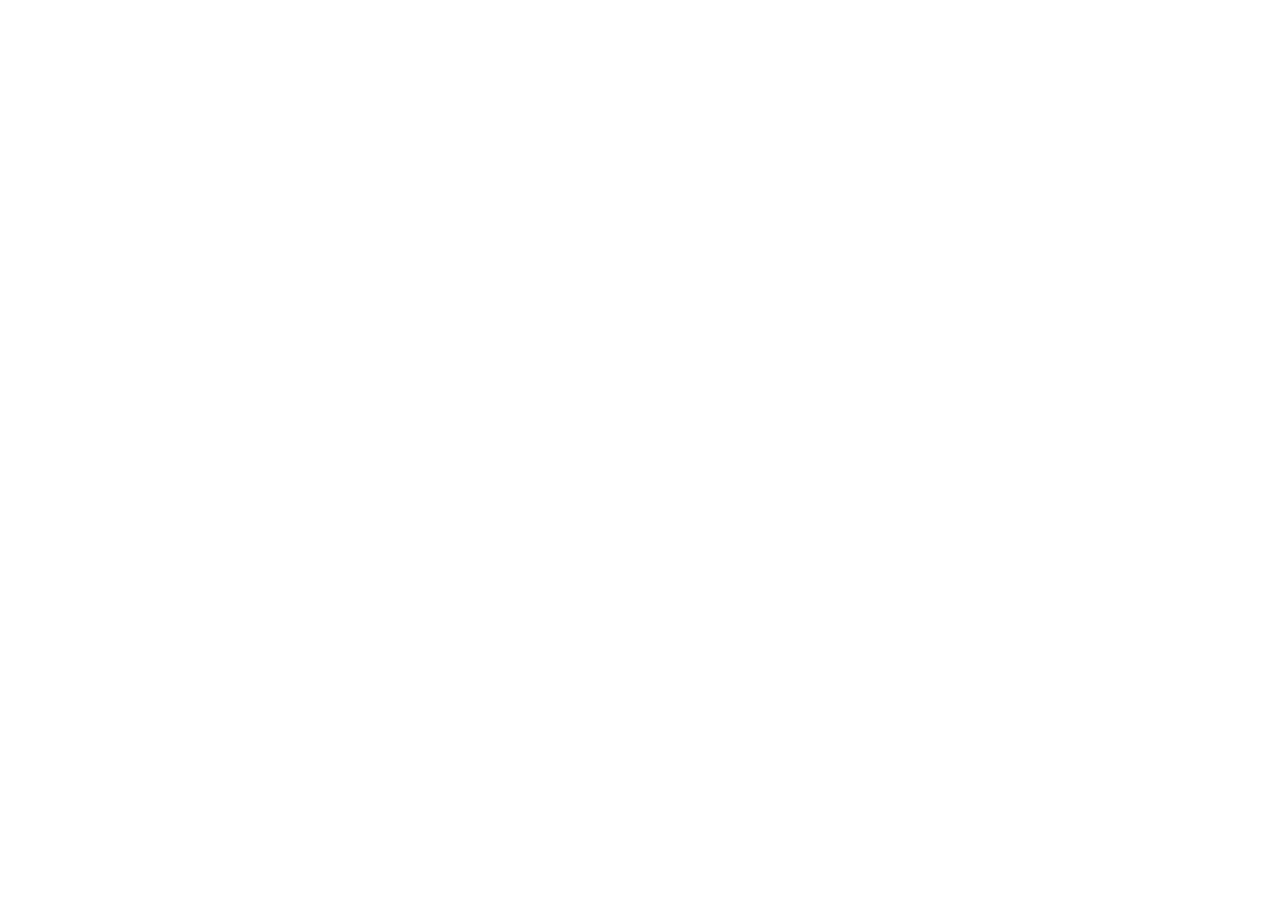
==== index.html @ 90a3e16f "init commit" ====
<!DOCTYPE html>
<html lang="en">
<head>
    <meta charset="UTF-8">
    <meta name="viewport" content="width=device-width, initial-scale=1.0">
    <script type="module" src="js/index.js"></script>
    <link rel="stylesheet" href="styles/style.css">
    <title>YGolose</title>
</head>
<body>
    
</body>
</html>
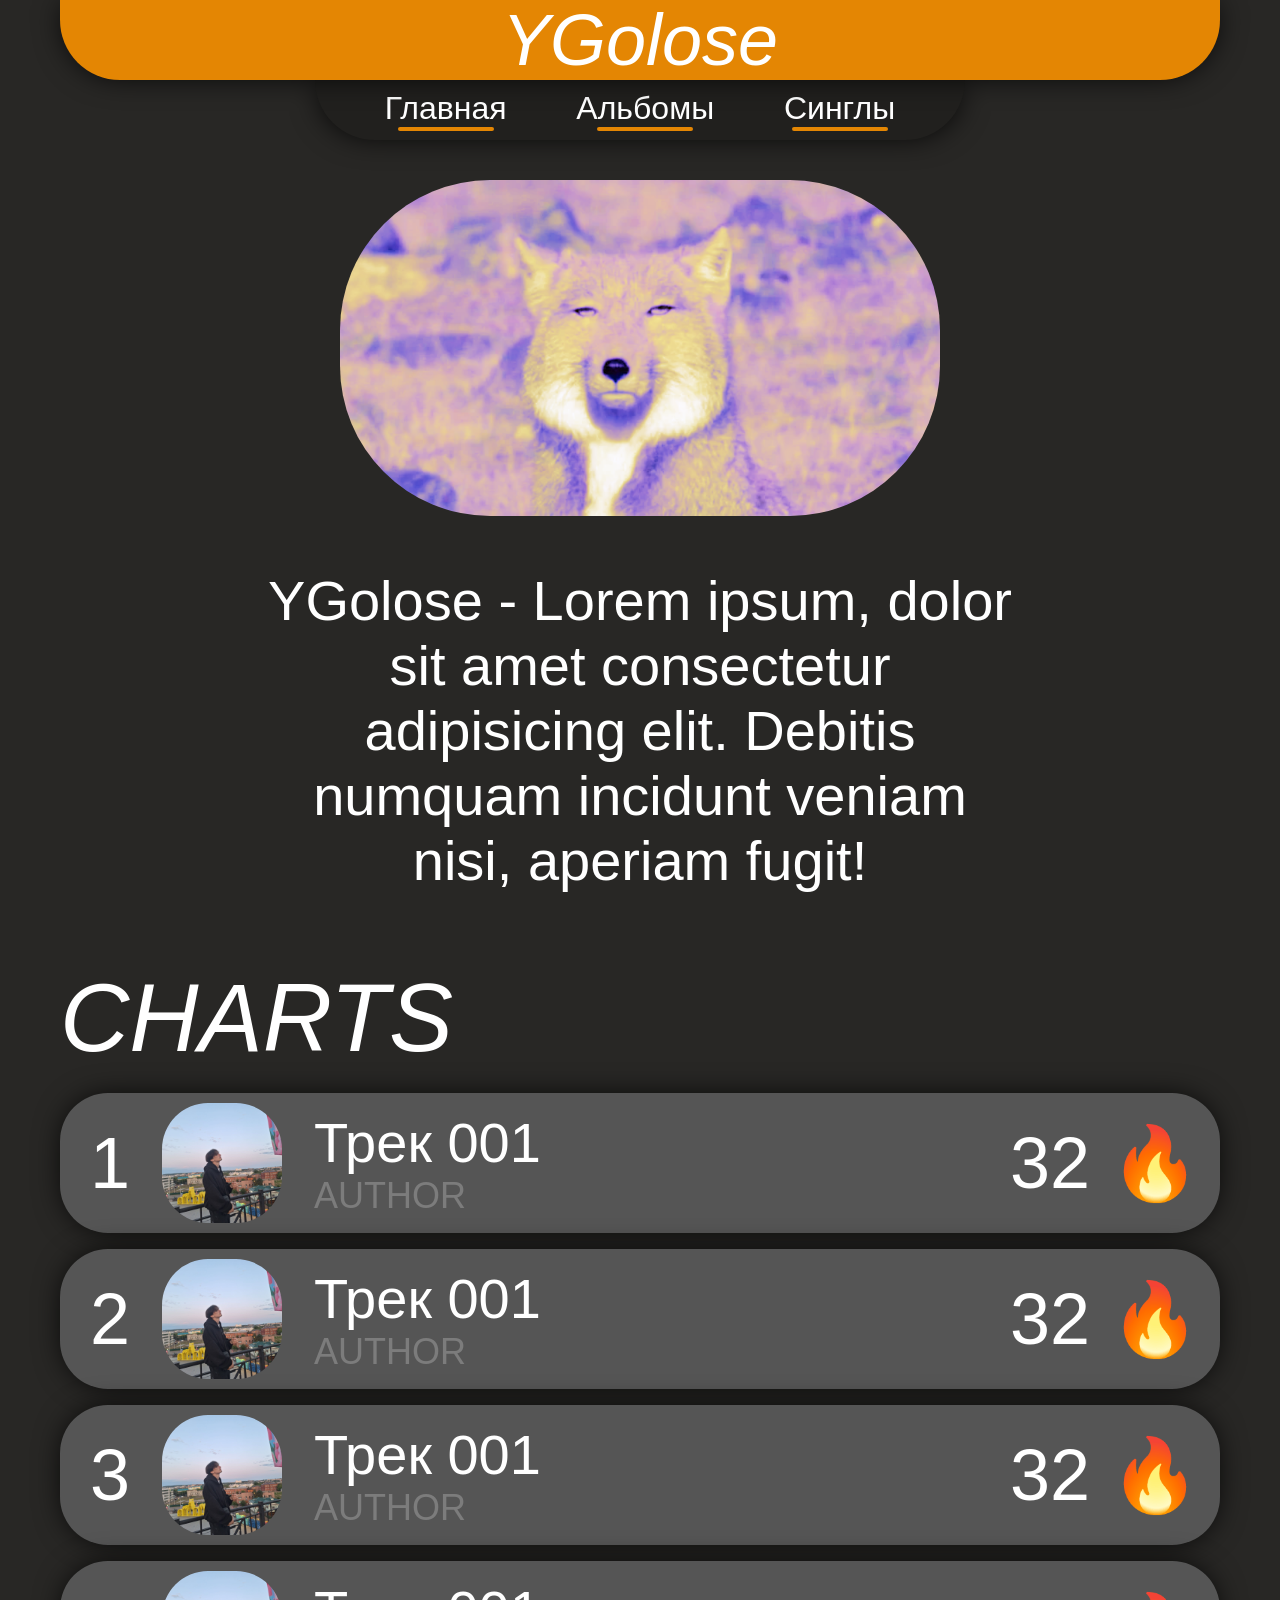
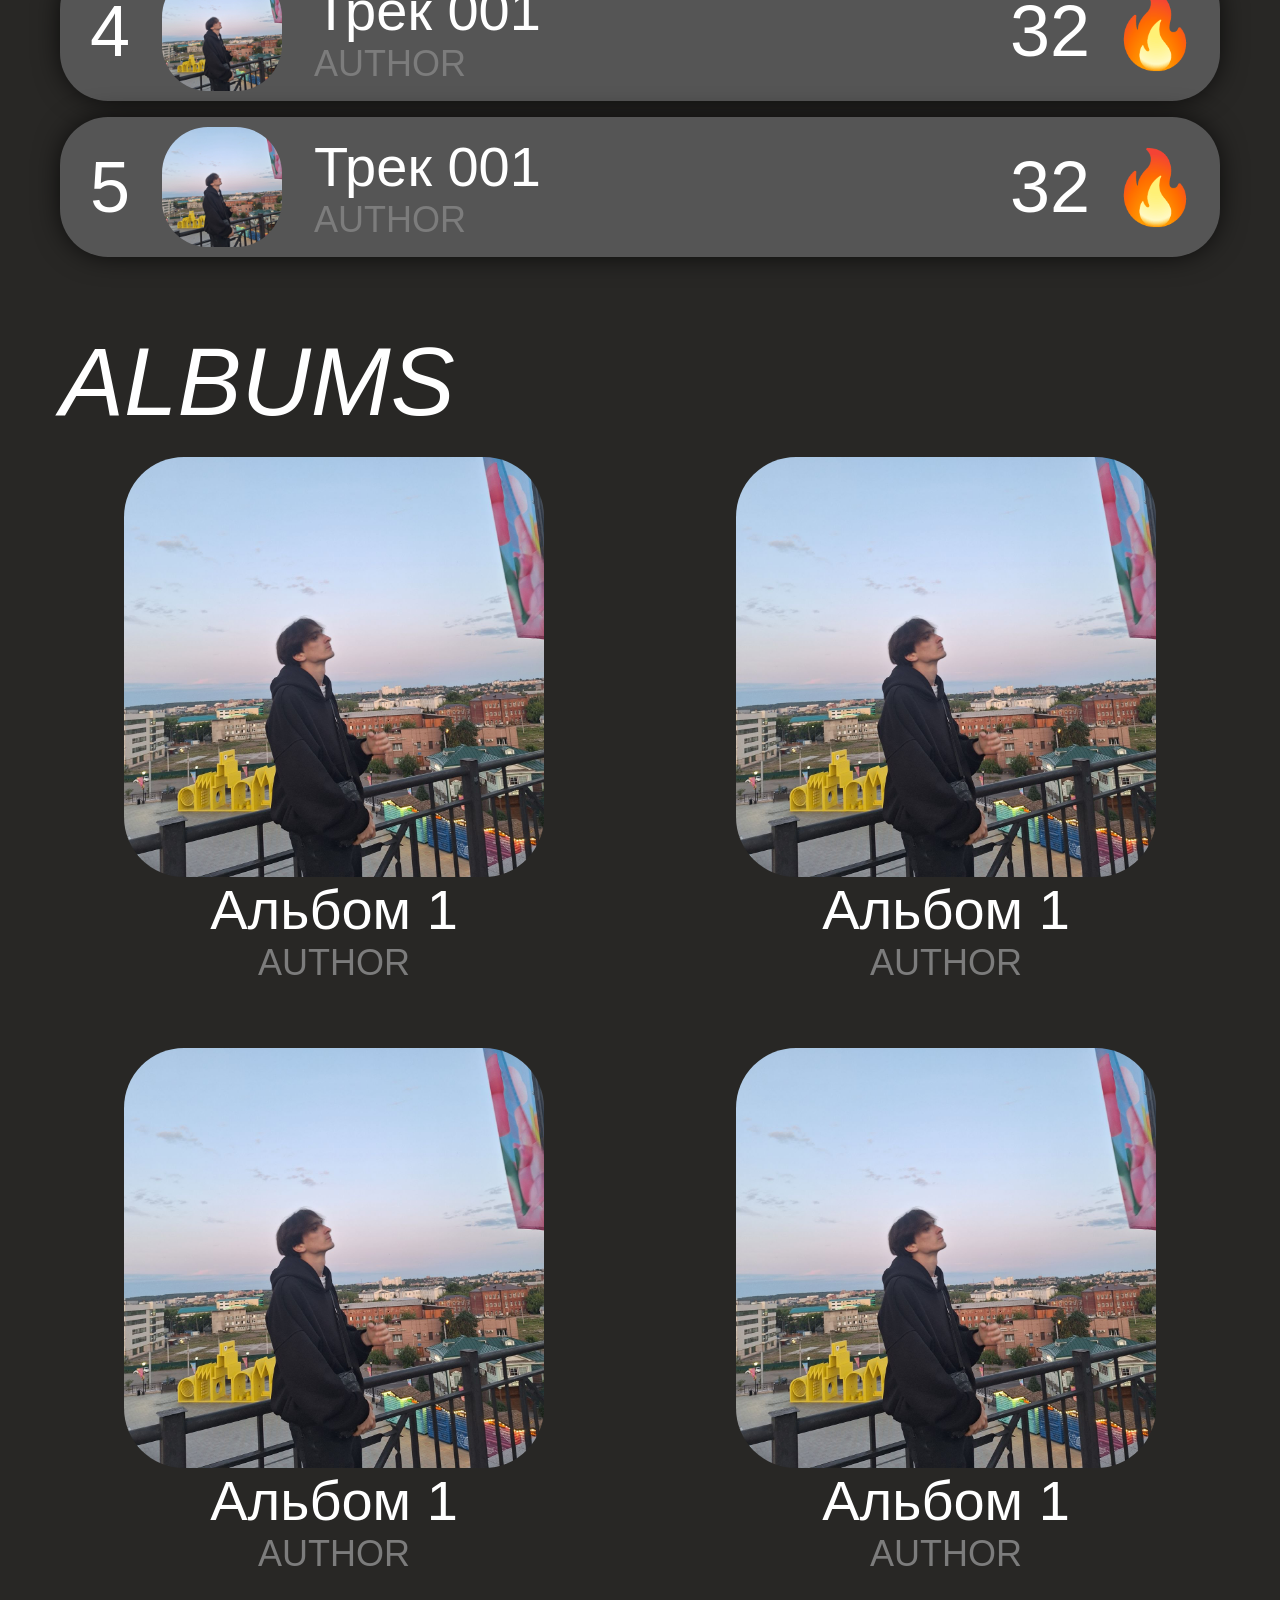
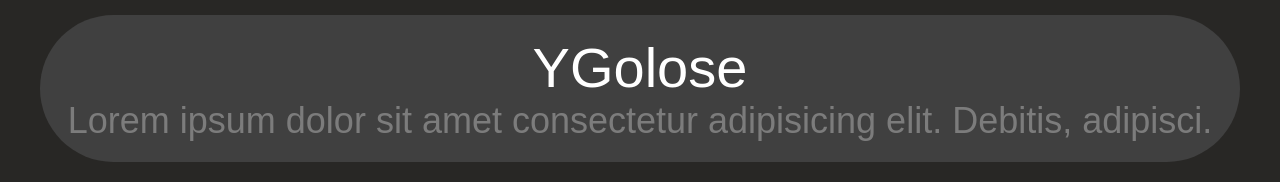
==== commit bdaa87d4: "added main page" ====
--- a/index.html
+++ b/index.html
@@ -1,5 +1,5 @@
 <!DOCTYPE html>
-<html lang="en">
+<html lang="ru">
 <head>
     <meta charset="UTF-8">
     <meta name="viewport" content="width=device-width, initial-scale=1.0">
@@ -8,6 +8,139 @@
     <title>YGolose</title>
 </head>
 <body>
-    
+    <header class="section sticky section-header-margin">
+        <div class="header shadow">
+            <a href="" class="header-title">YGolose</a>
+        </div>
+        <nav class="nav-container shadow">
+            <a href="" class="nav-item">
+                <div class="text-nav">Главная</div>
+                <div class="underline orange"></div>
+            </a>
+            <a href="" class="nav-item">
+                <div class="text-nav">Альбомы</div>
+                <div class="underline orange"></div>
+            </a>
+            <a href="" class="nav-item">
+                <div class="text-nav">Синглы</div>
+                <div class="underline orange"></div>
+            </a>
+        </nav>
+    </header>
+
+    <main class="section section-padding section-margin">
+        <img src="assets/main-logo.png" alt="main-logo" class="main-logo">
+        <h2 class="text-main">
+            YGolose - Lorem ipsum, dolor sit amet consectetur adipisicing elit. Debitis numquam incidunt veniam nisi, aperiam fugit!
+        </h2>
+    </main>
+
+    <section class="section section-padding section-margin">
+        <h2 class="section-title">CHARTS</h2>
+        <ul class="charts-container">
+            <!--Temp Tracks-->
+            <a href="" class="charts-track shadow">
+                <div class="charts-track-text">1</div>
+                <img src="assets/temp-track.jpg" alt="track-image" class="chart-track-img">
+                <div class="charts-track-info">
+                    <h3 class="text-title">Трек 001</h3>
+                    <h3 class="text-author">AUTHOR</h3>
+                </div>
+                <div class="charts-track-likes">32 🔥</div>
+            </a>
+            <a href="" class="charts-track shadow">
+                <div class="charts-track-text">2</div>
+                <img src="assets/temp-track.jpg" alt="track-image" class="chart-track-img">
+                <div class="charts-track-info">
+                    <h3 class="text-title">Трек 001</h3>
+                    <h3 class="text-author">AUTHOR</h3>
+                </div>
+                <div class="charts-track-likes">32 🔥</div>
+            </a>
+            <a href="" class="charts-track shadow">
+                <div class="charts-track-text">3</div>
+                <img src="assets/temp-track.jpg" alt="track-image" class="chart-track-img">
+                <div class="charts-track-info">
+                    <h3 class="text-title">Трек 001</h3>
+                    <h3 class="text-author">AUTHOR</h3>
+                </div>
+                <div class="charts-track-likes">32 🔥</div>
+            </a>
+            <a href="" class="charts-track shadow">
+                <div class="charts-track-text">4</div>
+                <img src="assets/temp-track.jpg" alt="track-image" class="chart-track-img">
+                <div class="charts-track-info">
+                    <h3 class="text-title">Трек 001</h3>
+                    <h3 class="text-author">AUTHOR</h3>
+                </div>
+                <div class="charts-track-likes">32 🔥</div>
+            </a>
+            <a href="" class="charts-track shadow">
+                <div class="charts-track-text">5</div>
+                <img src="assets/temp-track.jpg" alt="track-image" class="chart-track-img">
+                <div class="charts-track-info">
+                    <h3 class="text-title">Трек 001</h3>
+                    <h3 class="text-author">AUTHOR</h3>
+                </div>
+                <div class="charts-track-likes">32 🔥</div>
+            </a>
+            <!--Temp Tracks-->
+        </ul>
+    </section>
+
+    <template id="charts-track">
+        <li class="charts-track">
+            <div class="main-text">1</div>
+            <img src="" alt="track-image">
+            <div class="charts-track-info">
+                <h3 class="text-title">Трек 001</h3>
+                <h3 class="text-author">AUTHOR</h3>
+            </div>
+            <div class="main-text">32 🔥</div>
+        </li>
+    </template>
+
+    <section class="section section-padding section-margin">
+        <h2 class="section-title">ALBUMS</h2>
+        <div class="albums-container">
+            <!--Temp Albums-->
+            <a href="" class="album-item">
+                <img src="assets/temp-track.jpg" alt="album-image" class="album-image">
+                <h3 class="text-title">Альбом 1</h3>
+                <h3 class="text-author">AUTHOR</h3>
+            </a>
+            <a href="" class="album-item">
+                <img src="assets/temp-track.jpg" alt="album-image" class="album-image">
+                <h3 class="text-title">Альбом 1</h3>
+                <h3 class="text-author">AUTHOR</h3>
+            </a>
+            <a href="" class="album-item">
+                <img src="assets/temp-track.jpg" alt="album-image" class="album-image">
+                <h3 class="text-title">Альбом 1</h3>
+                <h3 class="text-author">AUTHOR</h3>
+            </a>
+            <a href="" class="album-item">
+                <img src="assets/temp-track.jpg" alt="album-image" class="album-image">
+                <h3 class="text-title">Альбом 1</h3>
+                <h3 class="text-author">AUTHOR</h3>
+            </a>
+            <!--Temp Albums-->
+        </div>
+    </section>
+
+    <template id="album-item">
+        <div class="album-item">
+            <img src="" alt="album-image">
+            <h3 class="text-title">Альбом 1</h3>
+            <h3 class="text-author">AUTHOR</h3>
+        </div>
+    </template>
+
+    <footer class="section section-padding section-margin">
+        <div class="footer-section">
+            <div class="text-title">YGolose</div>
+            <div class="text-footer">Lorem ipsum dolor sit amet consectetur adipisicing elit. Debitis, adipisci.</div>
+        </div>
+    </footer>
 </body>
 </html>
--- a/styles/style.css
+++ b/styles/style.css
@@ -0,0 +1,268 @@
+:root {
+    --orange-color: #E48603;
+    --nav-background-color: #21201E;
+    --background-color: #282725;
+    --charts-item-color: #555555;
+    --charts-selected-item-color: #727272;
+    --author-color: #7C7C7C;
+    --footer-color: #404040;
+
+    --section-radius: 60px;
+}
+
+body {
+    background-color: var(--background-color);
+}
+
+* {
+    margin: 0px;
+    font-family: 'Franklin Gothic Medium', 'Arial Narrow', Arial, sans-serif;
+    font-weight: 500;
+}
+
+.section {
+    display: flex;
+    justify-content: center;
+    flex-direction: column;
+    align-items: center;
+    
+}
+
+.shadow {
+    box-shadow: 0px 0px 30px -5px black;
+}
+
+.section-padding {
+    padding: 20px 0px 50px 0;
+}
+
+.section-margin {
+    margin: 0px 120px;
+}
+
+.section-header-margin {
+    margin: 0px 120px;
+}
+
+/* Header */
+
+.header {
+    width: 100%;
+    display: flex;
+    justify-content: center;
+    align-items: center; 
+    background-color: var(--orange-color);
+    border-radius: 0 0 60px 60px;
+    height: 80px;
+    position: relative;
+    z-index: 2;
+}
+
+.header-title {
+    color: white;
+    font-size: 72px;
+    font-style: italic;
+    cursor: pointer;
+    text-decoration: none;
+}
+
+.nav-container {
+    display: flex;
+    flex-direction: row;
+    background-color: var(--nav-background-color);
+    align-items: center;
+    align-self: center;
+    justify-content: space-evenly;
+    border-radius: 0 0 100px 100px;
+    width: 650px;
+    height: 60px;
+}
+
+.nav-item {
+    display: flex;
+    flex-direction: column;
+    text-decoration: none;
+    color: white;
+    font-size: 32px;
+}
+
+.underline {
+    background-color: var(--orange-color);
+    width: 96px;
+    height: 4px;
+    border-radius: 4px;
+    align-self: center;
+}
+
+.sticky {
+    position: sticky;
+    top: 0;
+    z-index: 100;
+}
+
+/* Main */
+
+.main-logo {
+    margin-top: 20px;
+    width: 600px;
+    border-radius: 150px;
+}
+
+.text-main {
+    margin-top: 52px;
+    width: 768px;
+    font-weight: 300;
+    font-size: 56px;
+    color: white;
+    text-align: center;
+}
+
+/* Charts */
+
+.section-title {
+    color: white;
+    font-style: italic;
+    font-size: 96px;
+    font-weight: 100;
+    align-self: flex-start;
+}
+
+.charts-container {
+    display: flex;
+    flex-direction: column;
+    gap: 16px;
+    list-style: none;
+    padding: 0;
+    width: 100%;
+    margin-top: 20px;
+}
+
+.charts-track {
+    display: flex;
+    flex-direction: row;
+    text-decoration: none;
+    background-color: var(--charts-item-color);
+    padding: 10px;
+    border-radius: 48px;
+    align-items: center;
+    gap: 32px;
+}
+
+.chart-track:hover {
+    background-color: var(--charts-selected-item-color);
+}
+
+.charts-track-text {
+    color: white;
+    font-size: 72px;
+    margin-left: 20px;
+}
+
+.chart-track-img {
+    width: 120px;
+    border-radius: 46px;
+}
+
+.text-title {
+    color: white;
+    font-size: 56px;
+}
+
+.text-author {
+    color: var(--author-color);
+    font-size: 36px;
+}
+
+.charts-track-likes {
+    color: white;
+    font-size: 72px;
+    margin-left: auto;
+    margin-right: 10px;
+}
+
+/* Albums */
+
+.albums-container {
+    display: grid;
+    grid-template-columns: repeat(4, 1fr);
+    width: 100%;
+    gap: 64px;
+    margin-top: 20px;
+}
+
+.album-item {
+    display: flex;
+    flex-direction: column;
+    justify-content: center;
+    align-items: center;
+    text-decoration: none;
+}
+
+.album-image {
+    width: 300px;
+    border-radius: 48px;
+}
+
+/* Footer */
+
+.footer-section {
+    background-color: var(--footer-color);
+    width: 100%;
+    border-radius: 100px;
+    display: flex;
+    flex-direction: column;
+    align-items: center;
+    padding: 20px;
+    margin: -30px;
+}
+
+.text-footer {
+    color: var(--author-color);
+    font-size: 36px;
+    text-align: center;
+}
+
+/* JS Classes */
+
+.selected-nav {
+    color: var(--orange-color);
+}
+
+/* Adaptive */
+
+@media (max-width: 1400px){
+    .albums-container {
+        grid-template-columns: repeat(2, 1fr);
+    }
+
+    .album-image {
+        width: 420px;
+        border-radius: 60px;
+    }
+
+    .section-margin {
+        margin: 0px 60px;
+    }
+
+    .section-header-margin {
+        margin: 0px 60px;
+    }
+}
+
+@media (max-width: 1000px) {
+    .section-margin {
+        margin: 0px 30px;
+    }
+
+    .section-header-margin {
+        margin: 0px 0px;
+    }
+
+    .nav-container{
+        display: none;
+    }
+
+    .albums-container {
+        grid-template-columns: repeat(1, 1fr);
+    }
+}
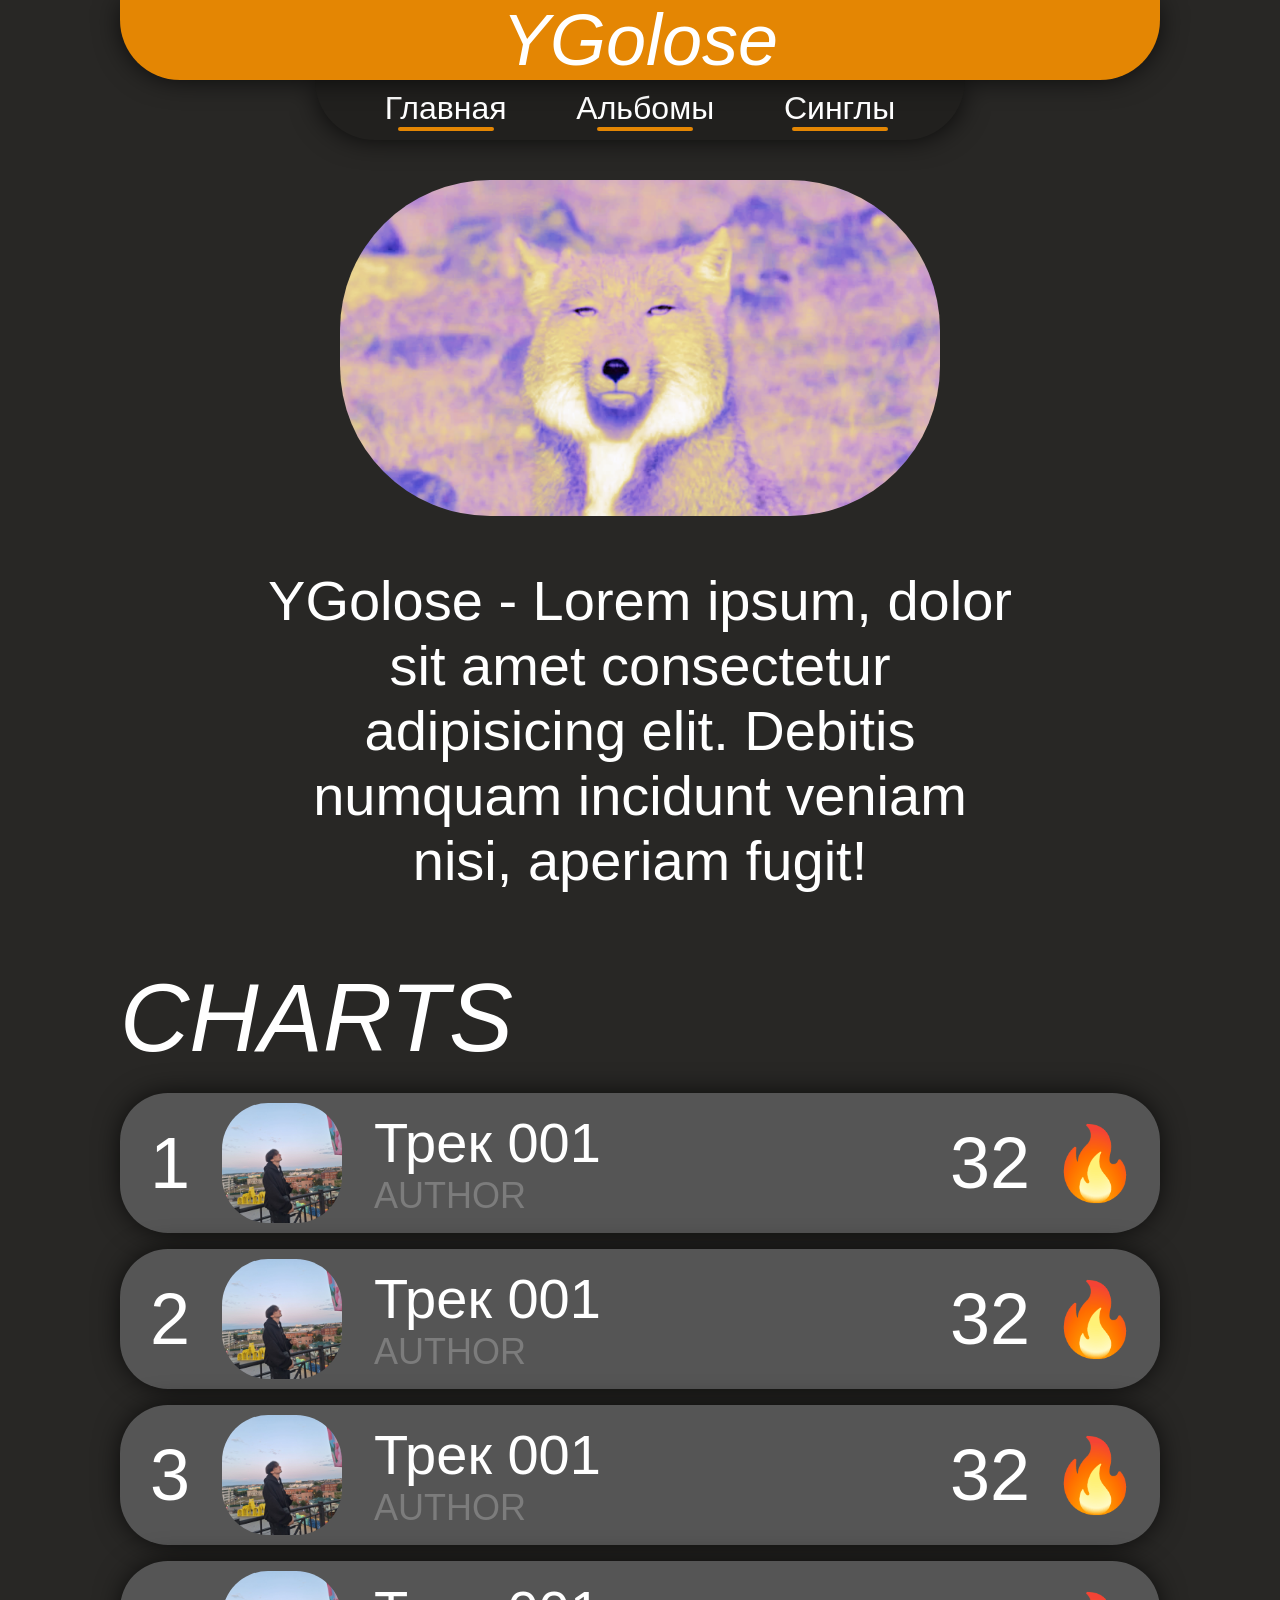
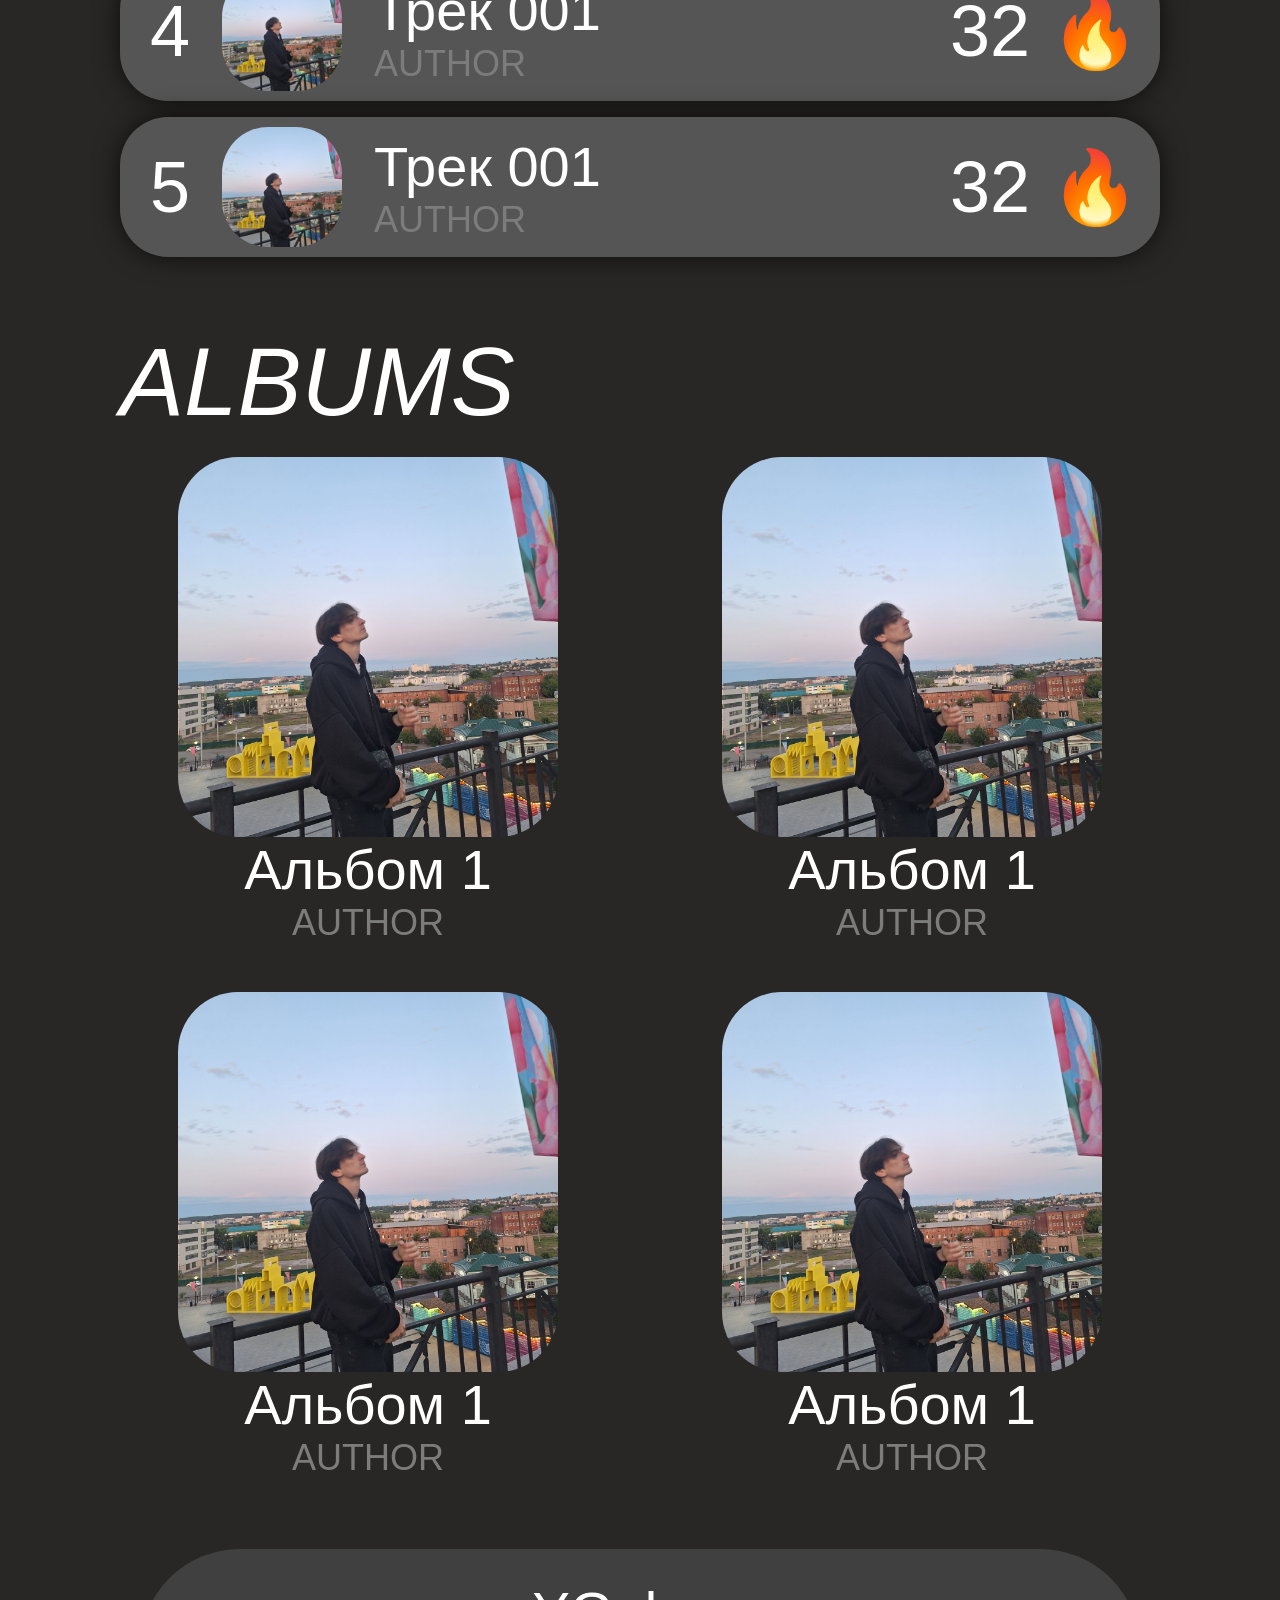
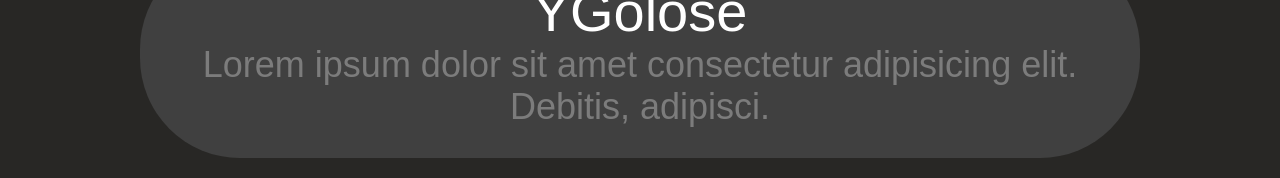
==== commit 1c48fecc: "changed css" ====
--- a/index.html
+++ b/index.html
@@ -4,7 +4,7 @@
     <meta charset="UTF-8">
     <meta name="viewport" content="width=device-width, initial-scale=1.0">
     <script type="module" src="js/index.js"></script>
-    <link rel="stylesheet" href="styles/style.css">
+    <link rel="stylesheet" href="./styles/style.css">
     <title>YGolose</title>
 </head>
 <body>
@@ -136,7 +136,7 @@
         </div>
     </template>
 
-    <footer class="section section-padding section-margin">
+    <footer class="section section-margin section-footer-padding">
         <div class="footer-section">
             <div class="text-title">YGolose</div>
             <div class="text-footer">Lorem ipsum dolor sit amet consectetur adipisicing elit. Debitis, adipisci.</div>
--- a/styles/style.css
+++ b/styles/style.css
@@ -25,7 +25,6 @@
     justify-content: center;
     flex-direction: column;
     align-items: center;
-    
 }
 
 .shadow {
@@ -42,6 +41,18 @@
 
 .section-header-margin {
     margin: 0px 120px;
+}
+
+.section-footer-padding {
+    padding: 20px 20px;
+}
+
+.section-title {
+    color: white;
+    font-style: italic;
+    font-size: 96px;
+    font-weight: 100;
+    align-self: flex-start;
 }
 
 /* Header */
@@ -110,7 +121,7 @@
 
 .text-main {
     margin-top: 52px;
-    width: 768px;
+    max-width: 768px;
     font-weight: 300;
     font-size: 56px;
     color: white;
@@ -118,14 +129,6 @@
 }
 
 /* Charts */
-
-.section-title {
-    color: white;
-    font-style: italic;
-    font-size: 96px;
-    font-weight: 100;
-    align-self: flex-start;
-}
 
 .charts-container {
     display: flex;
@@ -148,10 +151,6 @@
     gap: 32px;
 }
 
-.chart-track:hover {
-    background-color: var(--charts-selected-item-color);
-}
-
 .charts-track-text {
     color: white;
     font-size: 72px;
@@ -207,13 +206,11 @@
 
 .footer-section {
     background-color: var(--footer-color);
-    width: 100%;
     border-radius: 100px;
     display: flex;
     flex-direction: column;
     align-items: center;
-    padding: 20px;
-    margin: -30px;
+    padding: 30px;
 }
 
 .text-footer {
@@ -230,16 +227,19 @@
 
 /* Adaptive */
 
-@media (max-width: 1400px){
+@media (max-width: 1600px) { /*Albums Grid*/
     .albums-container {
         grid-template-columns: repeat(2, 1fr);
-    }
-
-    .album-image {
-        width: 420px;
+        gap: 48px;
+    }
+
+    .album-image {
+        width: 380px;
         border-radius: 60px;
     }
-
+}
+
+@media (max-width: 1200px) { /*Tablet*/
     .section-margin {
         margin: 0px 60px;
     }
@@ -247,9 +247,14 @@
     .section-header-margin {
         margin: 0px 60px;
     }
-}
-
-@media (max-width: 1000px) {
+
+    .album-image {
+        width: 320px;
+        border-radius: 60px;
+    }
+}
+
+@media (max-width: 1024px) { /*Mini Tablet*/
     .section-margin {
         margin: 0px 30px;
     }
@@ -262,7 +267,205 @@
         display: none;
     }
 
+    .album-image {
+        width: 260px;
+        border-radius: 60px;
+    }
+
+    .main-logo {
+        width: 420px;
+        border-radius: 96px;
+    }
+
+    .text-main {
+        font-size: 36px;
+    }
+
+    .charts-track {
+        padding: 6px;
+        gap: 24px;
+        border-radius: 32px;
+    }
+
+    .charts-track-text {
+        font-size: 52px;
+        margin-left: 16px;
+    }
+
+    .chart-track-img {
+        width: 80px;
+        border-radius: 32px;
+    }
+
+    .text-title {
+        font-size: 42px;
+    }
+
+    .text-author {
+        font-size: 24px;
+    }
+
+    .charts-track-likes {
+        font-size: 50px;
+        margin-right: 7px;
+    }
+}
+
+@media (max-width: 768px) { /*Big Phones*/
+    .text-footer {
+        font-size: 20px;
+    }
+
+    .section-margin {
+        margin: 0px 30px;
+    }
+
+    .section-header-margin {
+        margin: 0px 0px;
+    }
+
+    .nav-container{
+        display: none;
+    }
+
+    .main-logo {
+        width: 240px;
+        border-radius: 64px;
+    }
+
+    .text-main {
+        font-size: 24px;
+    }
+
+    .header-title {
+        font-size: 36px;
+    }
+
+    .header {
+        height: 50px;
+    }
+
+    .section-title {
+        font-size: 60px;
+    }
+
+    .charts-container {
+        gap: 8px;
+    }
+
+    .charts-track {
+        padding: 4px;
+        gap: 10px;
+        border-radius: 26px;
+    }
+
+    .charts-track-text {
+        font-size: 24px;
+        margin-left: 12px;
+    }
+
+    .chart-track-img {
+        width: 40px;
+        border-radius: 16px;
+    }
+
+    .text-title {
+        font-size: 18px;
+    }
+
+    .text-author {
+        font-size: 12px;
+    }
+
+    .charts-track-likes {
+        font-size: 28px;
+        margin-right: 5px;
+    }
+
+    .album-image {
+        width: 170px;
+        border-radius: 45px;
+    }
+
+    .footer-section {
+        padding: 0px;
+        margin: 0px 0px 10px 0px;
+        padding: 0px 0px 0px 0px;
+    }
+}
+
+@media (max-width: 500px) {
+    .section-margin {
+        margin: 0px 20px;
+    }
+
+    .album-image {
+        width: 140px;
+        border-radius: 37px;
+    }
+}
+
+@media (max-width: 430px) { /*Phones*/
+    .section-margin {
+        margin: 0px 10px;
+    }
+
+    .nav-container{
+        display: none;
+    }
+
+    .album-image {
+        width: 130px;
+        border-radius: 30px;
+    }
+
+    .header {
+        height: 40px;
+    }
+
+    .section-title {
+        font-size: 40px;
+    }
+
+    .charts-container {
+        gap: 6px;
+    }
+
+    .charts-track {
+        padding: 4px;
+        gap: 10px;
+        border-radius: 26px;
+    }
+
+    .charts-track-text {
+        font-size: 20px;
+        margin-left: 12px;
+    }
+
+    .chart-track-img {
+        width: 30px;
+        border-radius: 12px;
+    }
+
+    .text-title {
+        font-size: 16px;
+    }
+
+    .text-author {
+        font-size: 10px;
+    }
+
+    .charts-track-likes {
+        font-size: 24px;
+        margin-right: 4px;
+    }
+
+    .text-footer {
+        font-size: 16px;
+    }
+
     .albums-container {
-        grid-template-columns: repeat(1, 1fr);
+        grid-template-columns: repeat(2, 1fr);
+        gap: 22px;
     }
 }
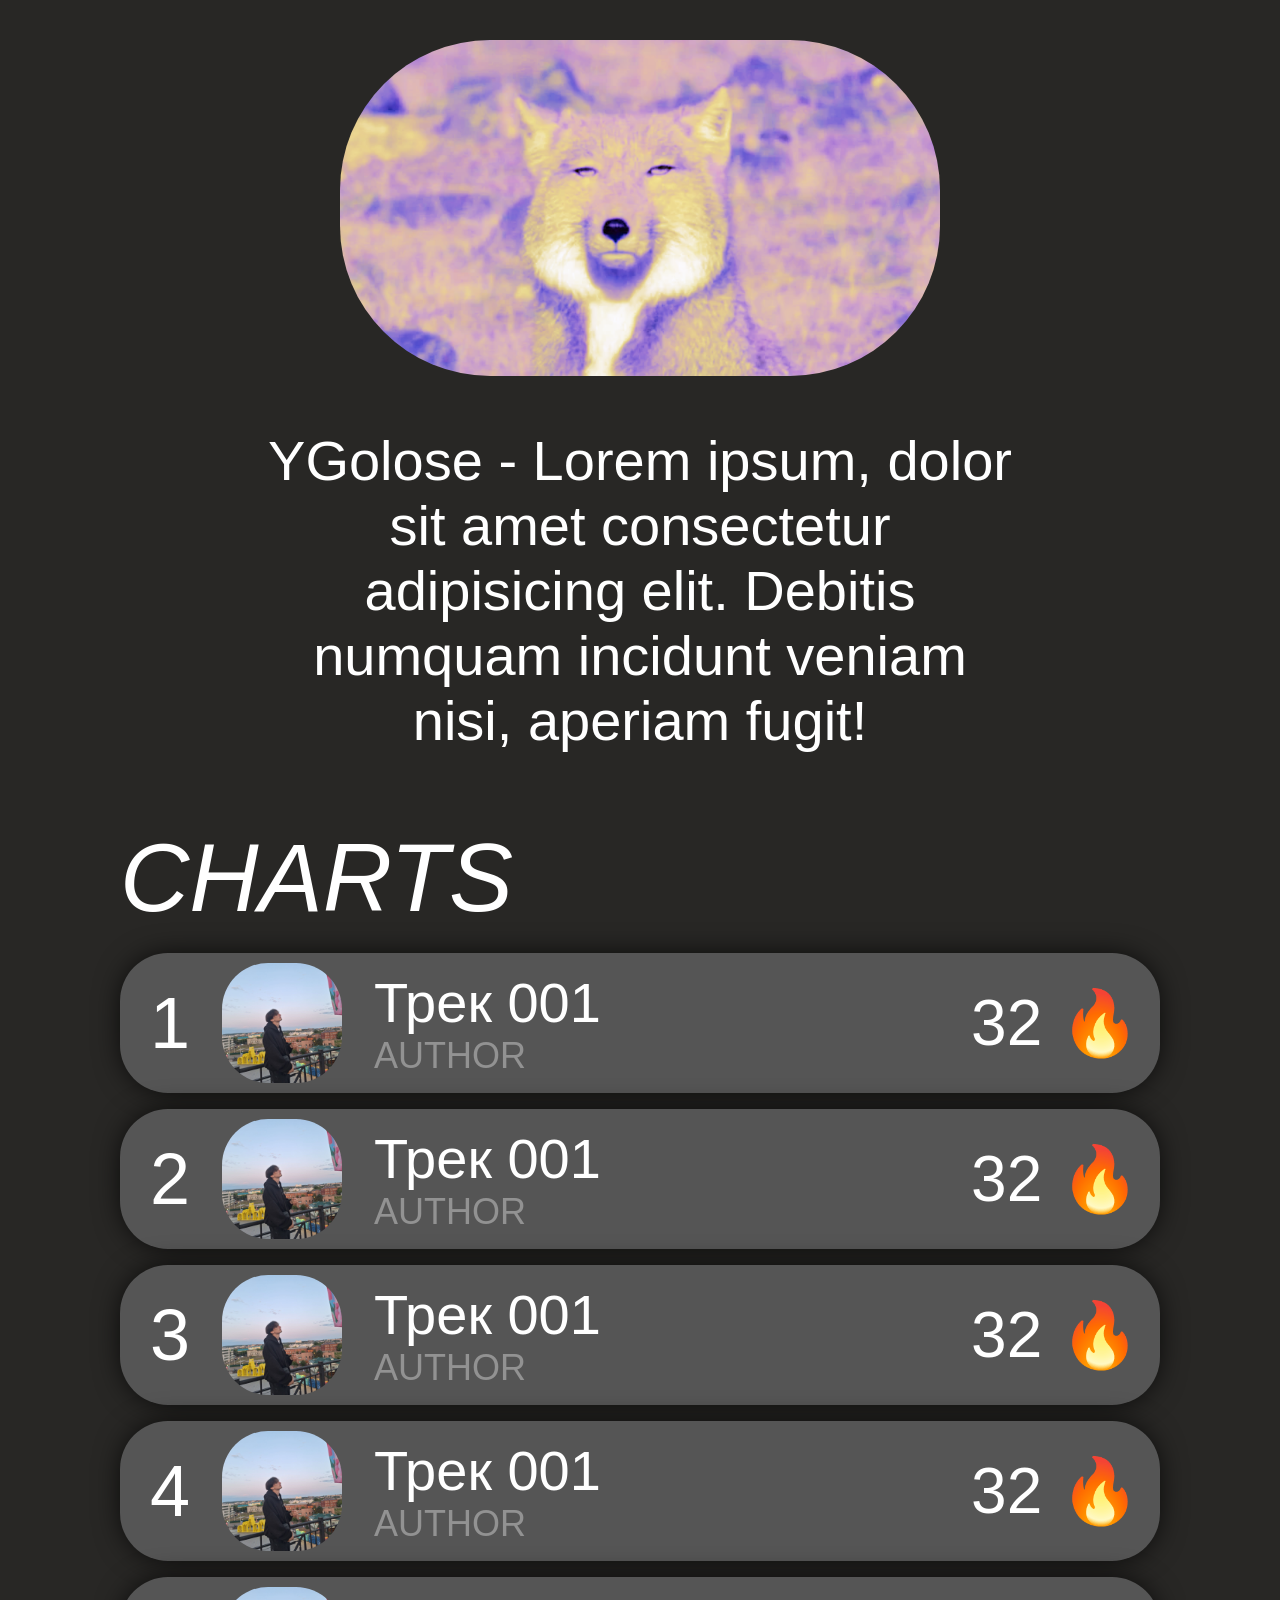
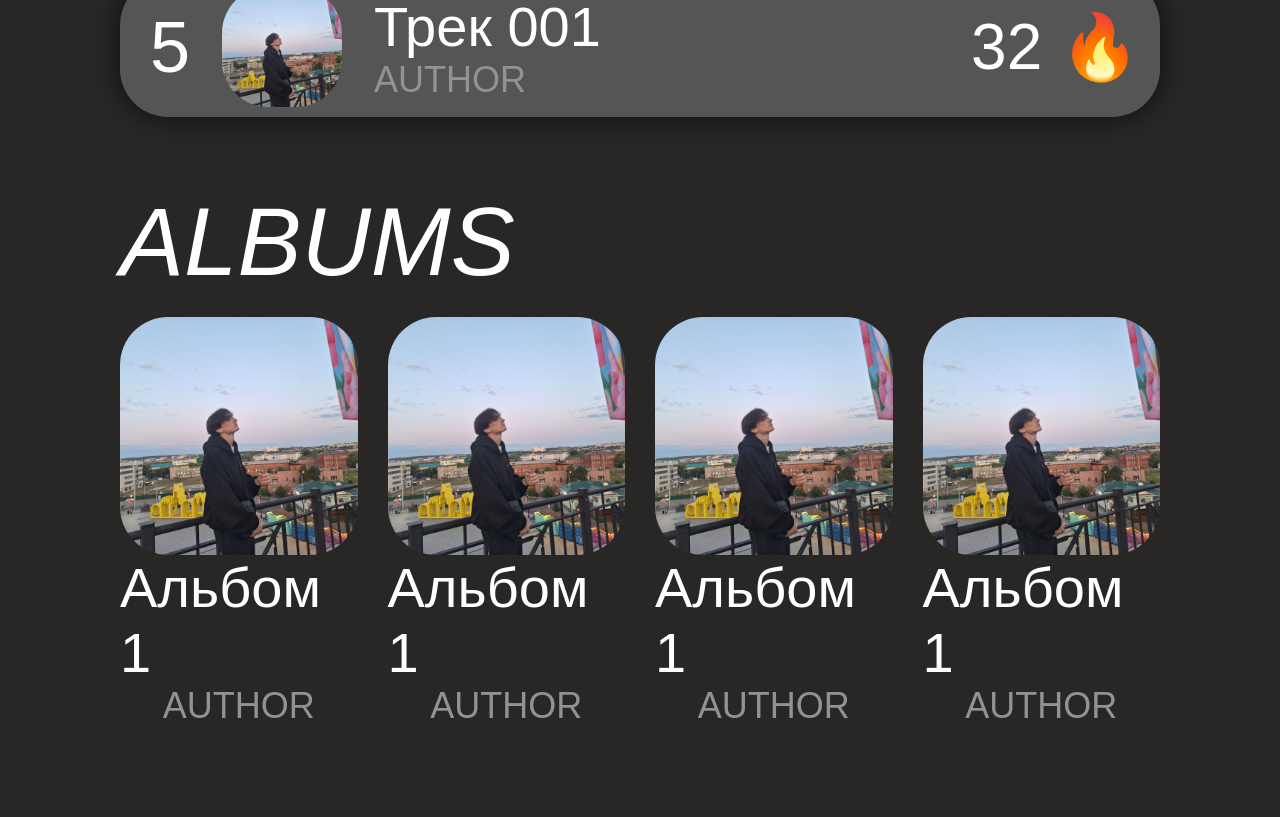
==== commit cbfb671a: "edited css & added album.html" ====
--- a/index.html
+++ b/index.html
@@ -5,28 +5,11 @@
     <meta name="viewport" content="width=device-width, initial-scale=1.0">
     <script type="module" src="js/index.js"></script>
     <link rel="stylesheet" href="./styles/style.css">
+    <script src="./js/html-loader.js"></script>
     <title>YGolose</title>
 </head>
 <body>
-    <header class="section sticky section-header-margin">
-        <div class="header shadow">
-            <a href="" class="header-title">YGolose</a>
-        </div>
-        <nav class="nav-container shadow">
-            <a href="" class="nav-item">
-                <div class="text-nav">Главная</div>
-                <div class="underline orange"></div>
-            </a>
-            <a href="" class="nav-item">
-                <div class="text-nav">Альбомы</div>
-                <div class="underline orange"></div>
-            </a>
-            <a href="" class="nav-item">
-                <div class="text-nav">Синглы</div>
-                <div class="underline orange"></div>
-            </a>
-        </nav>
-    </header>
+    <header class="section sticky section-header-margin" id="place-header"></header>
 
     <main class="section section-padding section-margin">
         <img src="assets/main-logo.png" alt="main-logo" class="main-logo">
@@ -136,11 +119,6 @@
         </div>
     </template>
 
-    <footer class="section section-margin section-footer-padding">
-        <div class="footer-section">
-            <div class="text-title">YGolose</div>
-            <div class="text-footer">Lorem ipsum dolor sit amet consectetur adipisicing elit. Debitis, adipisci.</div>
-        </div>
-    </footer>
+    <footer class="section section-margin section-footer-padding" id="place-footer"></footer>
 </body>
 </html>
--- a/styles/style.css
+++ b/styles/style.css
@@ -4,7 +4,7 @@
     --background-color: #282725;
     --charts-item-color: #555555;
     --charts-selected-item-color: #727272;
-    --author-color: #7C7C7C;
+    --author-color: #929292;
     --footer-color: #404040;
 
     --section-radius: 60px;
@@ -85,7 +85,8 @@
     align-self: center;
     justify-content: space-evenly;
     border-radius: 0 0 100px 100px;
-    width: 650px;
+    width: 100%;
+    max-width: 650px;
     height: 60px;
 }
 
@@ -174,7 +175,7 @@
 
 .charts-track-likes {
     color: white;
-    font-size: 72px;
+    font-size: 64px;
     margin-left: auto;
     margin-right: 10px;
 }
@@ -183,9 +184,10 @@
 
 .albums-container {
     display: grid;
-    grid-template-columns: repeat(4, 1fr);
+    grid-template-columns: repeat(auto-fit, minmax(150px, 1fr));
+    justify-content: center;
+    gap: 30px;
     width: 100%;
-    gap: 64px;
     margin-top: 20px;
 }
 
@@ -198,7 +200,8 @@
 }
 
 .album-image {
-    width: 300px;
+    width: 100%;
+    max-width: 400px;
     border-radius: 48px;
 }
 
@@ -210,7 +213,7 @@
     display: flex;
     flex-direction: column;
     align-items: center;
-    padding: 30px;
+    padding: 20px;
 }
 
 .text-footer {
@@ -225,19 +228,9 @@
     color: var(--orange-color);
 }
 
+/*  */
+
 /* Adaptive */
-
-@media (max-width: 1600px) { /*Albums Grid*/
-    .albums-container {
-        grid-template-columns: repeat(2, 1fr);
-        gap: 48px;
-    }
-
-    .album-image {
-        width: 380px;
-        border-radius: 60px;
-    }
-}
 
 @media (max-width: 1200px) { /*Tablet*/
     .section-margin {
@@ -247,11 +240,6 @@
     .section-header-margin {
         margin: 0px 60px;
     }
-
-    .album-image {
-        width: 320px;
-        border-radius: 60px;
-    }
 }
 
 @media (max-width: 1024px) { /*Mini Tablet*/
@@ -261,15 +249,6 @@
 
     .section-header-margin {
         margin: 0px 0px;
-    }
-
-    .nav-container{
-        display: none;
-    }
-
-    .album-image {
-        width: 260px;
-        border-radius: 60px;
     }
 
     .main-logo {
@@ -288,26 +267,39 @@
     }
 
     .charts-track-text {
-        font-size: 52px;
+        font-size: 48px;
         margin-left: 16px;
     }
 
     .chart-track-img {
-        width: 80px;
+        width: 76px;
         border-radius: 32px;
     }
 
     .text-title {
-        font-size: 42px;
+        font-size: 38px;
     }
 
     .text-author {
-        font-size: 24px;
+        font-size: 26px;
     }
 
     .charts-track-likes {
-        font-size: 50px;
+        font-size: 44px;
         margin-right: 7px;
+    }
+
+    .nav-item {
+        font-size: 30px;
+    }
+
+    .underline {
+        width: 90px;
+        height: 4px;
+    }
+
+    .header {
+        border-radius: 0;
     }
 }
 
@@ -324,33 +316,98 @@
         margin: 0px 0px;
     }
 
-    .nav-container{
-        display: none;
-    }
-
-    .main-logo {
-        width: 240px;
-        border-radius: 64px;
+    .section-title {
+        font-size: 60px;
+    }
+
+    .charts-container {
+        gap: 8px;
+    }
+
+    .charts-track {
+        padding: 4px;
+        gap: 16px;
+        border-radius: 26px;
+    }
+
+    .charts-track-text {
+        font-size: 24px;
+        margin-left: 12px;
+    }
+
+    .chart-track-img {
+        width: 56px;
+        border-radius: 16px;
+    }
+
+    .text-title {
+        font-size: 28px;
+    }
+
+    .text-author {
+        font-size: 20px;
+    }
+
+    .charts-track-likes {
+        font-size: 32px;
+        margin-right: 5px;
+    }
+}
+
+@media (max-width: 600px) {
+    .section-margin {
+        margin: 0px 20px;
     }
 
     .text-main {
         font-size: 24px;
     }
 
+    .main-logo {
+        width: 300px;
+        border-radius: 70px;
+    }
+
+    .nav-item {
+        font-size: 28px;
+    }
+
+    .underline {
+        width: 82px;
+        height: 3px;
+    }
+}
+
+@media (max-width: 430px) { /*Phones*/
+    .albums-container {
+        grid-template-columns: repeat(auto-fit, minmax(140px, 250px)); 
+        justify-content: center; 
+        gap: 20px;
+    }
+
+    .section-margin {
+        margin: 0px 10px;
+    }
+
     .header-title {
-        font-size: 36px;
+        font-size: 40px;
+    }
+
+    .main-logo {
+        width: 250px;
+        border-radius: 50px;
     }
 
     .header {
-        height: 50px;
+        height: 52px;
     }
 
     .section-title {
-        font-size: 60px;
+        font-size: 40px;
     }
 
     .charts-container {
-        gap: 8px;
+        gap: 6px;
     }
 
     .charts-track {
@@ -366,7 +423,7 @@
 
     .chart-track-img {
         width: 40px;
-        border-radius: 16px;
+        border-radius: 12px;
     }
 
     .text-title {
@@ -374,85 +431,7 @@
     }
 
     .text-author {
-        font-size: 12px;
-    }
-
-    .charts-track-likes {
-        font-size: 28px;
-        margin-right: 5px;
-    }
-
-    .album-image {
-        width: 170px;
-        border-radius: 45px;
-    }
-
-    .footer-section {
-        padding: 0px;
-        margin: 0px 0px 10px 0px;
-        padding: 0px 0px 0px 0px;
-    }
-}
-
-@media (max-width: 500px) {
-    .section-margin {
-        margin: 0px 20px;
-    }
-
-    .album-image {
-        width: 140px;
-        border-radius: 37px;
-    }
-}
-
-@media (max-width: 430px) { /*Phones*/
-    .section-margin {
-        margin: 0px 10px;
-    }
-
-    .nav-container{
-        display: none;
-    }
-
-    .album-image {
-        width: 130px;
-        border-radius: 30px;
-    }
-
-    .header {
-        height: 40px;
-    }
-
-    .section-title {
-        font-size: 40px;
-    }
-
-    .charts-container {
-        gap: 6px;
-    }
-
-    .charts-track {
-        padding: 4px;
-        gap: 10px;
-        border-radius: 26px;
-    }
-
-    .charts-track-text {
-        font-size: 20px;
-        margin-left: 12px;
-    }
-
-    .chart-track-img {
-        width: 30px;
-        border-radius: 12px;
-    }
-
-    .text-title {
         font-size: 16px;
-    }
-
-    .text-author {
-        font-size: 10px;
     }
 
     .charts-track-likes {
@@ -464,8 +443,16 @@
         font-size: 16px;
     }
 
-    .albums-container {
-        grid-template-columns: repeat(2, 1fr);
-        gap: 22px;
+    .nav-item {
+        font-size: 18px;
+    }
+
+    .underline {
+        width: 40px;
+        height: 2px;
+    }
+
+    .nav-container {
+        height: 42px;
     }
 }
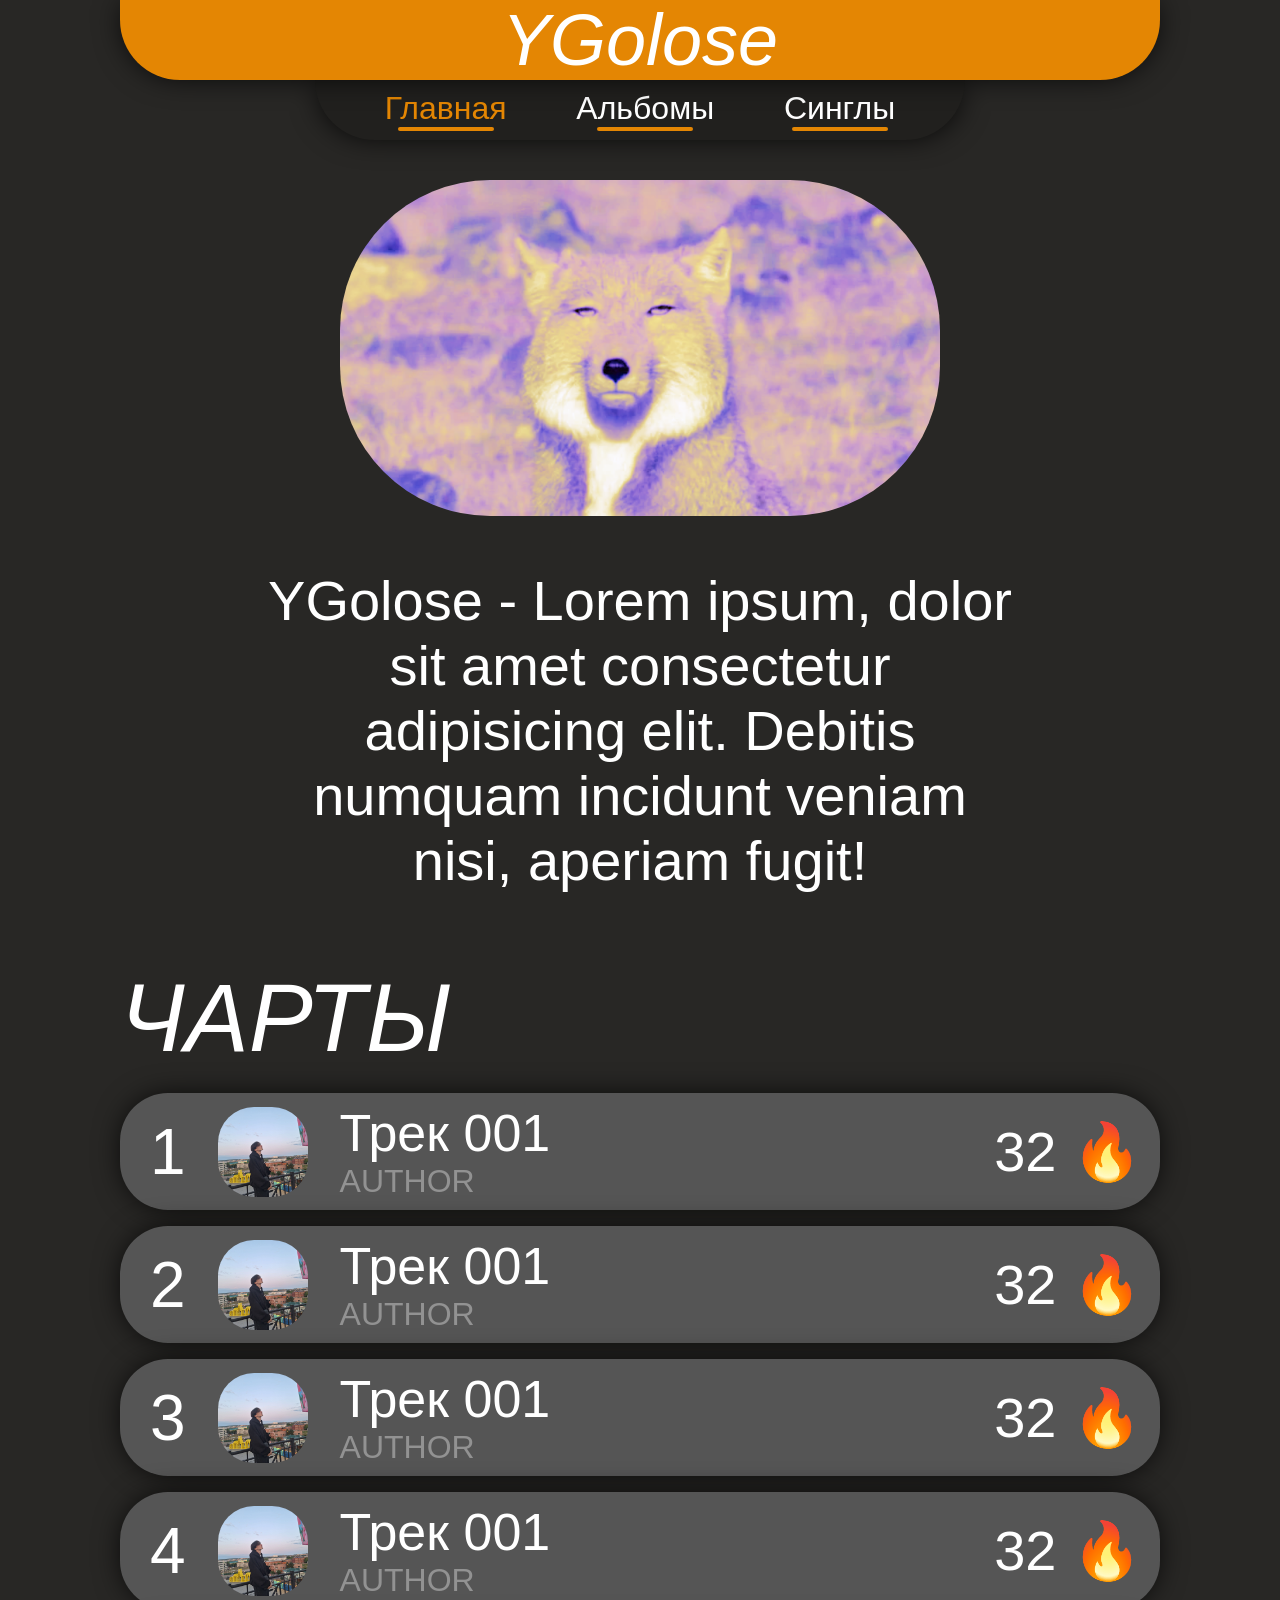
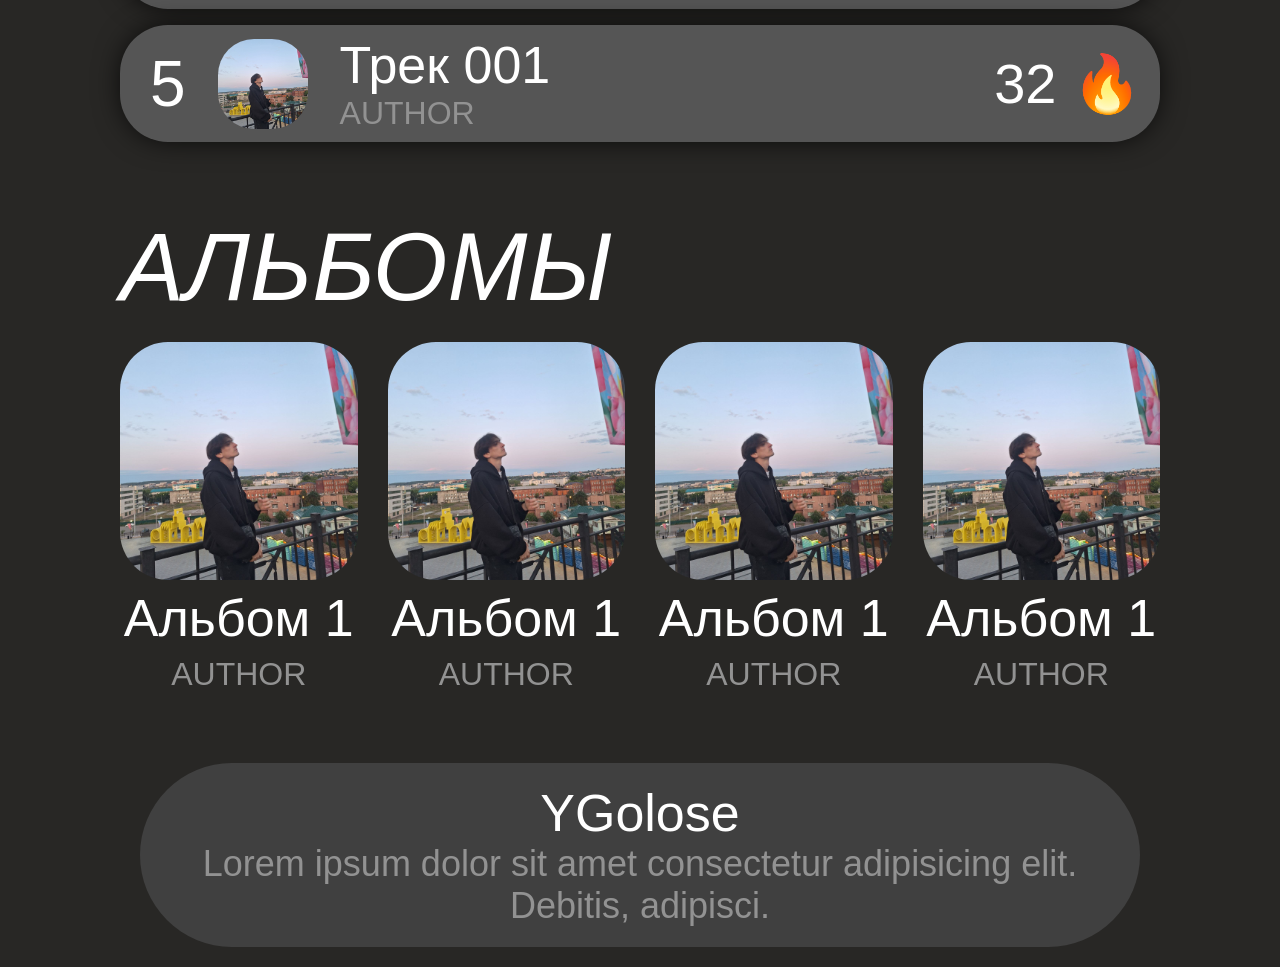
==== commit 4501a41a: "minor" ====
--- a/index.html
+++ b/index.html
@@ -19,7 +19,7 @@
     </main>
 
     <section class="section section-padding section-margin">
-        <h2 class="section-title">CHARTS</h2>
+        <h2 class="section-title">ЧАРТЫ</h2>
         <ul class="charts-container">
             <!--Temp Tracks-->
             <a href="" class="charts-track shadow">
@@ -84,7 +84,7 @@
     </template>
 
     <section class="section section-padding section-margin">
-        <h2 class="section-title">ALBUMS</h2>
+        <h2 class="section-title">АЛЬБОМЫ</h2>
         <div class="albums-container">
             <!--Temp Albums-->
             <a href="" class="album-item">
--- a/styles/style.css
+++ b/styles/style.css
@@ -154,37 +154,37 @@
 
 .charts-track-text {
     color: white;
-    font-size: 72px;
+    font-size: 64px;
     margin-left: 20px;
 }
 
 .chart-track-img {
-    width: 120px;
-    border-radius: 46px;
+    width: 90px;
+    border-radius: 36px;
 }
 
 .text-title {
     color: white;
-    font-size: 56px;
+    font-size: 52px;
 }
 
 .text-author {
     color: var(--author-color);
-    font-size: 36px;
+    font-size: 32px;
 }
 
 .charts-track-likes {
     color: white;
-    font-size: 64px;
+    font-size: 56px;
     margin-left: auto;
-    margin-right: 10px;
+    margin-right: 8px;
 }
 
 /* Albums */
 
 .albums-container {
     display: grid;
-    grid-template-columns: repeat(auto-fit, minmax(150px, 1fr));
+    grid-template-columns: repeat(auto-fit, minmax(170px, 1fr));
     justify-content: center;
     gap: 30px;
     width: 100%;
@@ -197,11 +197,12 @@
     justify-content: center;
     align-items: center;
     text-decoration: none;
+    gap: 8px;
 }
 
 .album-image {
     width: 100%;
-    max-width: 400px;
+    max-width: 350px;
     border-radius: 48px;
 }
 
@@ -376,11 +377,15 @@
         width: 82px;
         height: 3px;
     }
+
+    .album-image {
+        border-radius: 32px;
+    }
 }
 
 @media (max-width: 430px) { /*Phones*/
     .albums-container {
-        grid-template-columns: repeat(auto-fit, minmax(140px, 250px)); 
+        grid-template-columns: repeat(2, minmax(120px, auto)); 
         justify-content: center; 
         gap: 20px;
     }
